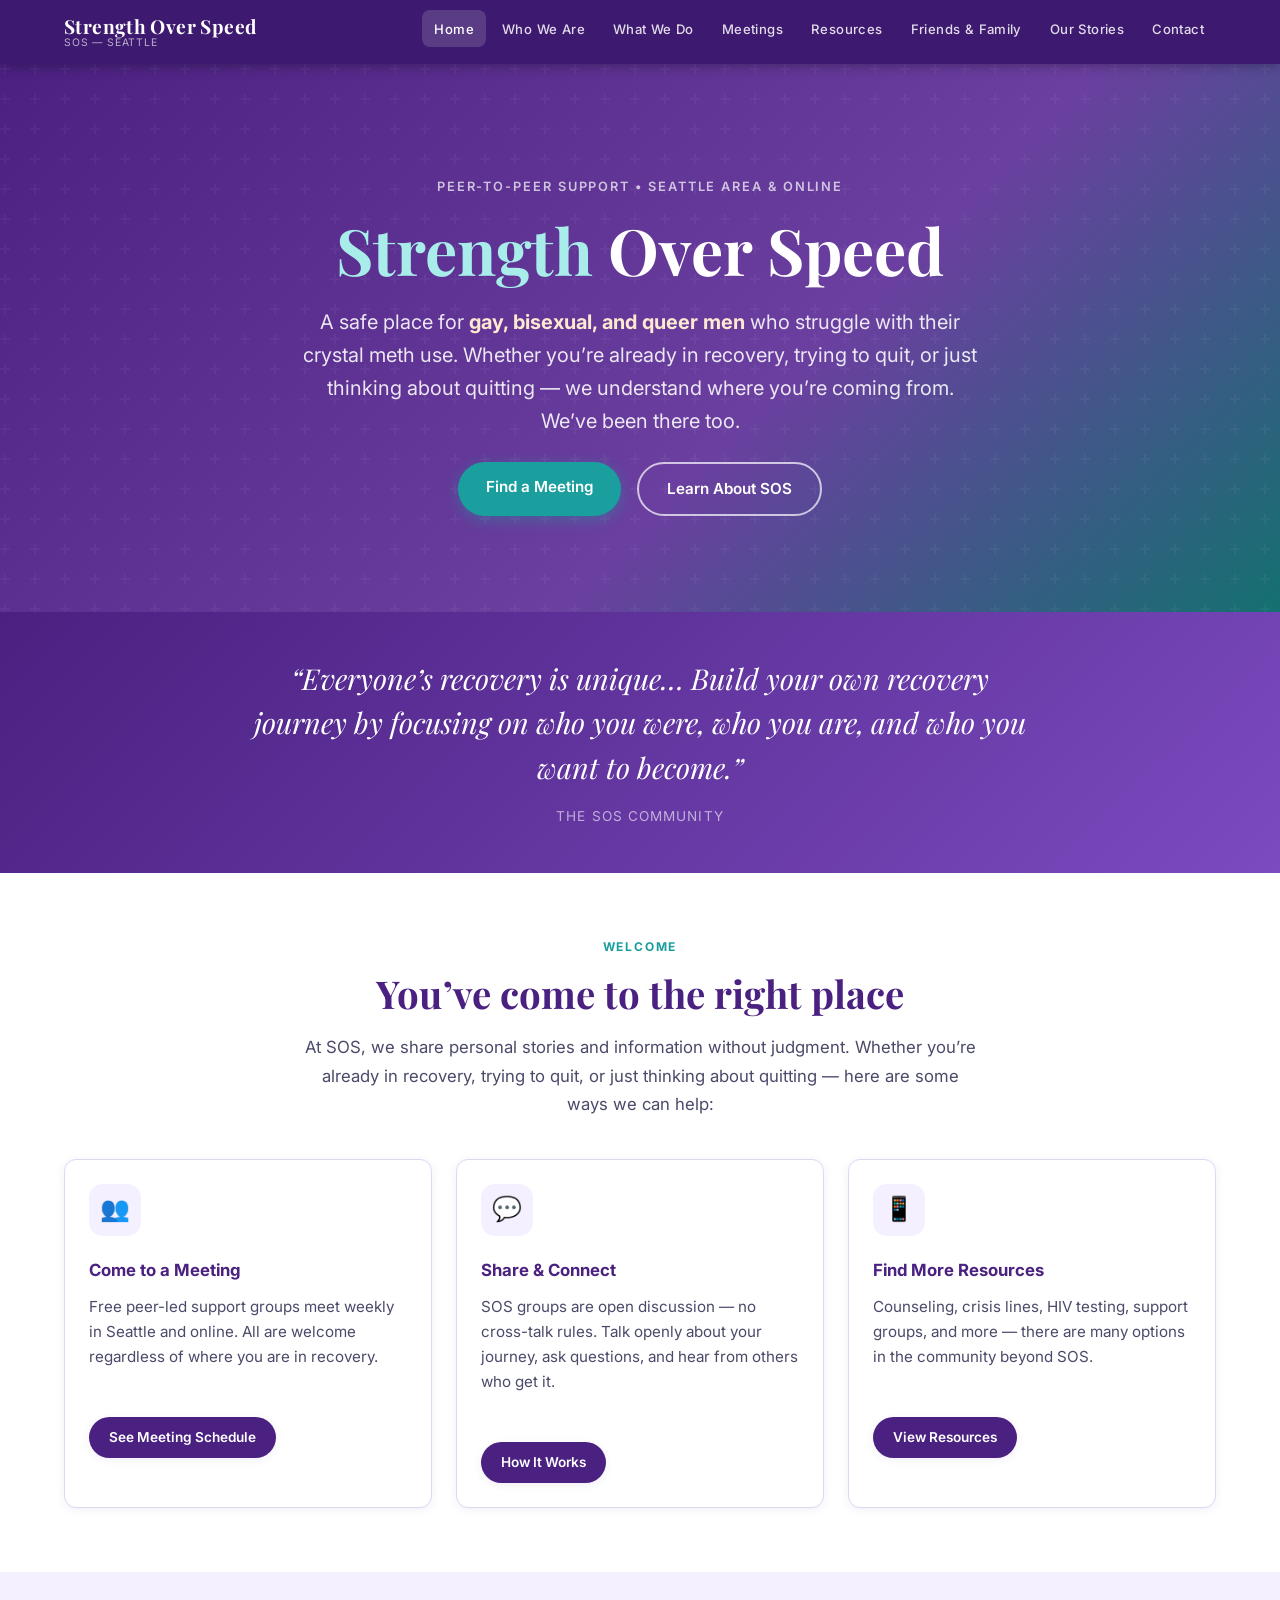
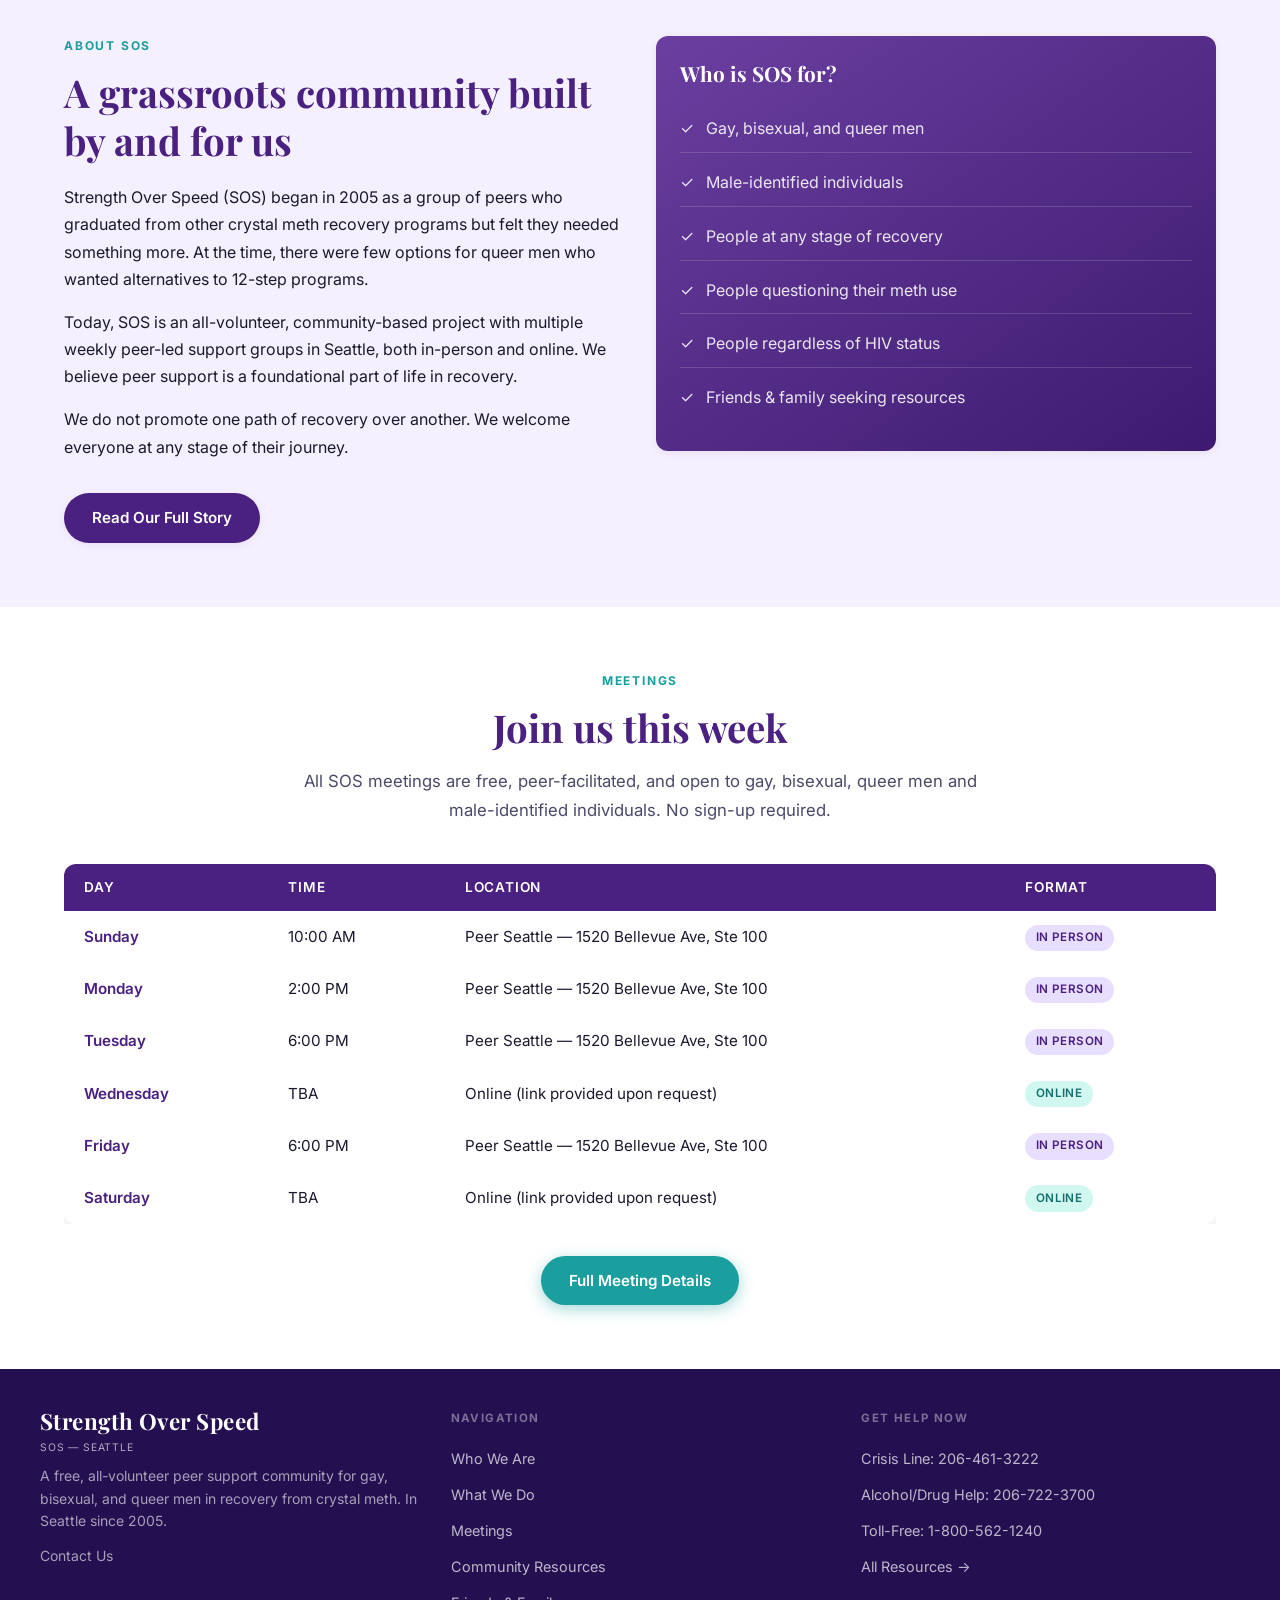
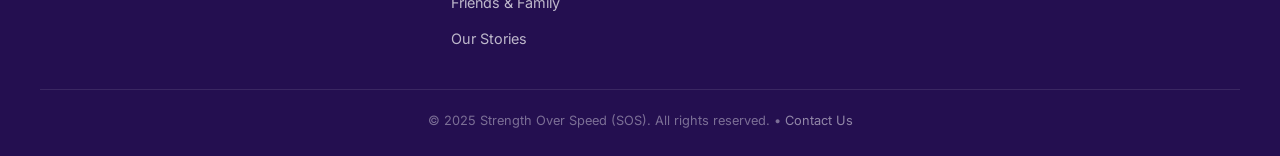
==== index.html @ fb6801b0 "Update meta description on index.html" ====
<!DOCTYPE html>
<html lang="en">
<head>
  <meta charset="UTF-8">
  <meta name="viewport" content="width=device-width, initial-scale=1.0">
  <title>Strength Over Speed - Seattle</title>
  <meta name="description" content="Strength Over Speed (SOS) is a community-based peer support group for gay, bisexual, and queer men in Seattle who wish to build on or maintain abstinence from crystal methamphetamine. In-person ( in Seattle) and online meetings held multiple times weekly .">
  <link rel="icon" type="image/svg+xml" href="https://strengthoverspeed.net/soslogo.svg">
  <link rel="stylesheet" href="style.css">
</head>
<body>

<!-- Navigation -->
<nav class="nav" role="navigation" aria-label="Main navigation">
  <div class="nav__inner">
    <a class="nav__logo" href="index.html">
      <span class="nav__logo-main">Strength Over Speed</span>
      <span class="nav__logo-sub">SOS &mdash; Seattle</span>
    </a>
    <button class="nav__toggle" aria-label="Toggle menu" onclick="this.classList.toggle('open'); document.getElementById('navlinks').classList.toggle('open')">
      <span></span><span></span><span></span>
    </button>
    <ul class="nav__links" id="navlinks">
      <li><a href="index.html" class="active">Home</a></li>
      <li><a href="about.html">Who We Are</a></li>
      <li><a href="what-we-do.html">What We Do</a></li>
      <li><a href="meetings.html">Meetings</a></li>
      <li><a href="resources.html">Resources</a></li>
      <li><a href="friends-family.html">Friends &amp; Family</a></li>
      <li><a href="our-stories.html">Our Stories</a></li>
      <li><a href="contact.html">Contact</a></li>
    </ul>
  </div>
</nav>

<!-- Hero -->
<section class="hero" role="banner">
  <p class="hero__eyebrow">Peer-to-Peer Support &bull; Seattle Area &amp; Online</p>
  <h1 class="hero__title">
    <em>Strength</em> Over Speed
  </h1>
  <p class="hero__tagline">
    A safe place for <strong>gay, bisexual, and queer men</strong> who struggle with their
    crystal meth use. Whether you&rsquo;re already in recovery, trying to quit, or just thinking
    about quitting &mdash; we understand where you&rsquo;re coming from.
    <br>We&rsquo;ve been there too.
  </p>
  <div class="hero__cta-group">
    <a href="meetings.html" class="btn btn--primary">Find a Meeting</a>
    <a href="about.html" class="btn btn--outline">Learn About SOS</a>
  </div>
</section>

<!-- Quote Banner -->
<div class="quote-block">
  <p class="quote-block__text">
    &ldquo;Everyone&rsquo;s recovery is unique&hellip;
    Build your own recovery journey by focusing on who you were, who you are,
    and who you want to become.&rdquo;
  </p>
  <p class="quote-block__attr">The SOS Community</p>
</div>

<!-- Welcome / How this site can help -->
<section class="section section--alt">
  <div class="container">
    <div class="section-header">
      <p class="section-header__eyebrow">Welcome</p>
      <h2 class="section-header__title">You&rsquo;ve come to the right place</h2>
      <p class="section-header__desc">
        At SOS, we share personal stories and information without judgment.
        Whether you&rsquo;re already in recovery, trying to quit, or just thinking
        about quitting &mdash; here are some ways we can help:
      </p>
    </div>

    <div class="grid-3">
      <div class="card">
        <div class="card__icon">&#128101;</div>
        <p class="card__title">Come to a Meeting</p>
        <p class="card__body">
          Free peer-led support groups meet weekly in Seattle and online.
          All are welcome regardless of where you are in recovery.
        </p>
        <a href="meetings.html" class="btn btn--purple mt-2" style="font-size:0.85rem; padding:0.55rem 1.25rem;">See Meeting Schedule</a>
      </div>

      <div class="card">
        <div class="card__icon">&#128172;</div>
        <p class="card__title">Share &amp; Connect</p>
        <p class="card__body">
          SOS groups are open discussion &mdash; no cross-talk rules. Talk openly
          about your journey, ask questions, and hear from others who get it.
        </p>
        <a href="what-we-do.html" class="btn btn--purple mt-2" style="font-size:0.85rem; padding:0.55rem 1.25rem;">How It Works</a>
      </div>

      <div class="card">
        <div class="card__icon">&#128241;</div>
        <p class="card__title">Find More Resources</p>
        <p class="card__body">
          Counseling, crisis lines, HIV testing, support groups, and more &mdash;
          there are many options in the community beyond SOS.
        </p>
        <a href="resources.html" class="btn btn--purple mt-2" style="font-size:0.85rem; padding:0.55rem 1.25rem;">View Resources</a>
      </div>
    </div>
  </div>
</section>

<!-- About / Mission Snapshot -->
<section class="section section--tinted">
  <div class="container">
    <div class="grid-2">
      <div>
        <p class="section-header__eyebrow" style="text-align:left;">About SOS</p>
        <h2 style="margin-bottom:1.25rem;">A grassroots community built by and for us</h2>
        <p>
          Strength Over Speed (SOS) began in 2005 as a group of peers who graduated
          from other crystal meth recovery programs but felt they needed something more.
          At the time, there were few options for queer men who wanted alternatives to
          12-step programs.
        </p>
        <p>
          Today, SOS is an all-volunteer, community-based project with multiple weekly
          peer-led support groups in Seattle, both in-person and online. We believe peer
          support is a foundational part of life in recovery.
        </p>
        <p>
          We do not promote one path of recovery over another. We welcome everyone at
          any stage of their journey.
        </p>
        <a href="about.html" class="btn btn--purple mt-1">Read Our Full Story</a>
      </div>
      <div>
        <div class="card" style="background: linear-gradient(145deg, #6B3FA0, #3D1A6F); color: white; border: none;">
          <h3 style="color: white; margin-bottom: 1.25rem; font-size: 1.3rem;">Who is SOS for?</h3>
          <ul style="list-style: none; padding: 0; margin: 0; color: rgba(255,255,255,0.88);">
            <li style="padding: 0.6rem 0; border-bottom: 1px solid rgba(255,255,255,0.15); display: flex; gap: 0.75rem;">
              <span>&#10003;</span> Gay, bisexual, and queer men
            </li>
            <li style="padding: 0.6rem 0; border-bottom: 1px solid rgba(255,255,255,0.15); display: flex; gap: 0.75rem;">
              <span>&#10003;</span> Male-identified individuals
            </li>
            <li style="padding: 0.6rem 0; border-bottom: 1px solid rgba(255,255,255,0.15); display: flex; gap: 0.75rem;">
              <span>&#10003;</span> People at any stage of recovery
            </li>
            <li style="padding: 0.6rem 0; border-bottom: 1px solid rgba(255,255,255,0.15); display: flex; gap: 0.75rem;">
              <span>&#10003;</span> People questioning their meth use
            </li>
            <li style="padding: 0.6rem 0; border-bottom: 1px solid rgba(255,255,255,0.15); display: flex; gap: 0.75rem;">
              <span>&#10003;</span> People regardless of HIV status
            </li>
            <li style="padding: 0.6rem 0; display: flex; gap: 0.75rem;">
              <span>&#10003;</span> Friends &amp; family seeking resources
            </li>
          </ul>
        </div>
      </div>
    </div>
  </div>
</section>

<!-- Meetings Snapshot -->
<section class="section section--alt">
  <div class="container">
    <div class="section-header">
      <p class="section-header__eyebrow">Meetings</p>
      <h2 class="section-header__title">Join us this week</h2>
      <p class="section-header__desc">
        All SOS meetings are free, peer-facilitated, and open to gay, bisexual,
        queer men and male-identified individuals. No sign-up required.
      </p>
    </div>

    <div style="overflow-x: auto;">
      <table class="meetings-table">
        <thead>
          <tr>
            <th>Day</th>
            <th>Time</th>
            <th>Location</th>
            <th>Format</th>
          </tr>
        </thead>
        <tbody>
          <tr>
            <td>Sunday</td>
            <td>10:00 AM</td>
            <td>Peer Seattle &mdash; 1520 Bellevue Ave, Ste 100</td>
            <td><span class="badge badge--inperson">In Person</span></td>
          </tr>
          <tr>
            <td>Monday</td>
            <td>2:00 PM</td>
            <td>Peer Seattle &mdash; 1520 Bellevue Ave, Ste 100</td>
            <td><span class="badge badge--inperson">In Person</span></td>
          </tr>
          <tr>
            <td>Tuesday</td>
            <td>6:00 PM</td>
            <td>Peer Seattle &mdash; 1520 Bellevue Ave, Ste 100</td>
            <td><span class="badge badge--inperson">In Person</span></td>
          </tr>
          <tr>
            <td>Wednesday</td>
            <td>TBA</td>
            <td>Online (link provided upon request)</td>
            <td><span class="badge badge--online">Online</span></td>
          </tr>
          <tr>
            <td>Friday</td>
            <td>6:00 PM</td>
            <td>Peer Seattle &mdash; 1520 Bellevue Ave, Ste 100</td>
            <td><span class="badge badge--inperson">In Person</span></td>
          </tr>
          <tr>
            <td>Saturday</td>
            <td>TBA</td>
            <td>Online (link provided upon request)</td>
            <td><span class="badge badge--online">Online</span></td>
          </tr>
        </tbody>
      </table>
    </div>
    <p class="text-center mt-2">
      <a href="meetings.html" class="btn btn--primary">Full Meeting Details</a>
    </p>
  </div>
</section>

<!-- Footer -->
<footer class="footer" role="contentinfo">
  <div class="footer__inner">
    <div class="footer__brand">
      <a class="nav__logo" href="index.html" style="margin-bottom: 0.75rem;">
        <span class="nav__logo-main">Strength Over Speed</span>
        <span class="nav__logo-sub">SOS &mdash; Seattle</span>
      </a>
      <p>
        A free, all-volunteer peer support community for gay, bisexual, and queer men
        in recovery from crystal meth. In Seattle since 2005.
      </p>
      <p style="margin-top: 0.75rem;">
        <a href="contact.html" style="color: rgba(255,255,255,0.6);">
          Contact Us
        </a>
      </p>
    </div>
    <div>
      <p class="footer__heading">Navigation</p>
      <ul class="footer__links">
        <li><a href="about.html">Who We Are</a></li>
        <li><a href="what-we-do.html">What We Do</a></li>
        <li><a href="meetings.html">Meetings</a></li>
        <li><a href="resources.html">Community Resources</a></li>
        <li><a href="friends-family.html">Friends &amp; Family</a></li>
        <li><a href="our-stories.html">Our Stories</a></li>
      </ul>
    </div>
    <div>
      <p class="footer__heading">Get Help Now</p>
      <ul class="footer__links">
        <li><a href="tel:206-461-3222">Crisis Line: 206-461-3222</a></li>
        <li><a href="tel:206-722-3700">Alcohol/Drug Help: 206-722-3700</a></li>
        <li><a href="tel:1-800-562-1240">Toll-Free: 1-800-562-1240</a></li>
        <li><a href="resources.html">All Resources &rarr;</a></li>
      </ul>
    </div>
  </div>
  <div class="footer__bottom">
    <p>&copy; 2025 Strength Over Speed (SOS). All rights reserved. &bull;
      <a href="contact.html">Contact Us</a>
    </p>
  </div>
</footer>

</body>
</html>
---- style.css ----
/* ============================================================
   Strength Over Speed (SOS) — Modern Website Stylesheet
   ============================================================ */

/* --- Google Fonts --- */
@import url('https://fonts.googleapis.com/css2?family=Inter:wght@300;400;500;600;700&family=Playfair+Display:wght@600;700&display=swap');

/* --- CSS Variables --- */
:root {
  --purple-deep:   #4A2080;
  --purple-mid:    #7B4BBF;
  --purple-light:  #E8DEFF;
  --purple-pale:   #F5F0FF;
  --teal:          #1A9E9E;
  --teal-dark:     #147070;
  --pink:          #D4358E;
  --text-dark:     #1A1A2E;
  --text-mid:      #4A4A6A;
  --text-light:    #767698;
  --bg:            #FAFAF8;
  --white:         #FFFFFF;
  --border:        #E0D8F0;
  --nav-bg:        #3D1A6F;
  --footer-bg:     #240F50;
  --shadow-sm:     0 2px 8px rgba(74, 32, 128, 0.08);
  --shadow-md:     0 4px 20px rgba(74, 32, 128, 0.12);
  --shadow-lg:     0 8px 40px rgba(74, 32, 128, 0.18);
  --radius:        12px;
  --radius-sm:     8px;
  --transition:    all 0.25s ease;
}

/* --- Reset & Base --- */
*, *::before, *::after { box-sizing: border-box; margin: 0; padding: 0; }

html { scroll-behavior: smooth; font-size: 16px; }

body {
  font-family: 'Inter', system-ui, sans-serif;
  background: var(--bg);
  color: var(--text-dark);
  line-height: 1.7;
  -webkit-font-smoothing: antialiased;
}

img { max-width: 100%; display: block; }

a { color: var(--purple-mid); text-decoration: none; transition: var(--transition); }
a:hover { color: var(--teal); }

/* --- Typography --- */
h1, h2, h3, h4 {
  font-family: 'Playfair Display', Georgia, serif;
  line-height: 1.25;
  color: var(--purple-deep);
}
h1 { font-size: clamp(2rem, 5vw, 3.2rem); }
h2 { font-size: clamp(1.6rem, 3.5vw, 2.4rem); }
h3 { font-size: clamp(1.2rem, 2.5vw, 1.6rem); }
h4 { font-size: 1.1rem; }

p { margin-bottom: 1rem; }
p:last-child { margin-bottom: 0; }

ul, ol { padding-left: 1.5rem; margin-bottom: 1rem; }
li { margin-bottom: 0.4rem; }

/* --- Layout --- */
.container {
  width: 100%;
  max-width: 1200px;
  margin: 0 auto;
  padding: 0 1.5rem;
}

.section {
  padding: 4rem 0;
}
.section--alt {
  background: var(--white);
}
.section--tinted {
  background: var(--purple-pale);
}

/* --- Navigation --- */
.nav {
  background: var(--nav-bg);
  position: sticky;
  top: 0;
  z-index: 1000;
  box-shadow: 0 2px 12px rgba(0,0,0,0.3);
}

.nav__inner {
  display: flex;
  align-items: center;
  justify-content: space-between;
  padding: 0 1.5rem;
  height: 64px;
  max-width: 1200px;
  margin: 0 auto;
}

.nav__logo {
  display: flex;
  flex-direction: column;
  line-height: 1.1;
  text-decoration: none;
}
.nav__logo-main {
  font-family: 'Playfair Display', serif;
  font-size: 1.2rem;
  font-weight: 700;
  color: #FFFFFF;
  letter-spacing: 0.02em;
}
.nav__logo-sub {
  font-size: 0.65rem;
  font-weight: 400;
  color: rgba(255,255,255,0.65);
  letter-spacing: 0.08em;
  text-transform: uppercase;
}

.nav__links {
  display: flex;
  list-style: none;
  padding: 0;
  margin: 0;
  gap: 0.25rem;
}

.nav__links a {
  display: block;
  padding: 0.45rem 0.75rem;
  color: rgba(255,255,255,0.85);
  font-size: 0.82rem;
  font-weight: 500;
  letter-spacing: 0.03em;
  border-radius: var(--radius-sm);
  text-decoration: none;
  transition: var(--transition);
  white-space: nowrap;
}
.nav__links a:hover,
.nav__links a.active {
  background: rgba(255,255,255,0.15);
  color: #FFFFFF;
}

/* Hamburger */
.nav__toggle {
  display: none;
  flex-direction: column;
  gap: 5px;
  cursor: pointer;
  padding: 6px;
  background: none;
  border: none;
}
.nav__toggle span {
  display: block;
  width: 24px;
  height: 2px;
  background: #FFFFFF;
  border-radius: 2px;
  transition: var(--transition);
}

/* --- Hero --- */
.hero {
  background: linear-gradient(135deg, var(--purple-deep) 0%, #6B3FA0 60%, var(--teal-dark) 100%);
  color: white;
  padding: 7rem 1.5rem 6rem;
  text-align: center;
  position: relative;
  overflow: hidden;
}
.hero::before {
  content: '';
  position: absolute;
  inset: 0;
  background: url("data:image/svg+xml,%3Csvg width='60' height='60' viewBox='0 0 60 60' xmlns='http://www.w3.org/2000/svg'%3E%3Cg fill='none' fill-rule='evenodd'%3E%3Cg fill='%23ffffff' fill-opacity='0.04'%3E%3Cpath d='M36 34v-4h-2v4h-4v2h4v4h2v-4h4v-2h-4zm0-30V0h-2v4h-4v2h4v4h2V6h4V4h-4zM6 34v-4H4v4H0v2h4v4h2v-4h4v-2H6zM6 4V0H4v4H0v2h4v4h2V6h4V4H6z'/%3E%3C/g%3E%3C/g%3E%3C/svg%3E");
}

.hero__eyebrow {
  font-size: 0.8rem;
  font-weight: 600;
  letter-spacing: 0.15em;
  text-transform: uppercase;
  color: rgba(255,255,255,0.7);
  margin-bottom: 0.75rem;
}
.hero__title {
  font-family: 'Playfair Display', serif;
  font-size: clamp(2.2rem, 6vw, 4rem);
  font-weight: 700;
  color: #FFFFFF;
  margin-bottom: 1rem;
  position: relative;
}
.hero__title em {
  font-style: normal;
  color: #A8EDEA;
}
.hero__tagline {
  font-size: clamp(1rem, 2.5vw, 1.25rem);
  color: rgba(255,255,255,0.88);
  max-width: 680px;
  margin: 0 auto 1.5rem;
  line-height: 1.65;
  position: relative;
}
.hero__tagline strong {
  color: #FDE8D0;
}
.hero__cta-group {
  display: flex;
  gap: 1rem;
  justify-content: center;
  flex-wrap: wrap;
  position: relative;
}

/* --- Buttons --- */
.btn {
  display: inline-block;
  padding: 0.75rem 1.75rem;
  border-radius: 50px;
  font-weight: 600;
  font-size: 0.95rem;
  text-decoration: none;
  cursor: pointer;
  transition: var(--transition);
  white-space: nowrap;
}
.btn--primary {
  background: var(--teal);
  color: #FFFFFF;
  box-shadow: 0 4px 15px rgba(26,158,158,0.4);
}
.btn--primary:hover {
  background: var(--teal-dark);
  transform: translateY(-2px);
  box-shadow: 0 6px 20px rgba(26,158,158,0.5);
  color: #FFFFFF;
}
.btn--outline {
  background: transparent;
  border: 2px solid rgba(255,255,255,0.7);
  color: #FFFFFF;
}
.btn--outline:hover {
  background: rgba(255,255,255,0.15);
  border-color: #FFFFFF;
  color: #FFFFFF;
  transform: translateY(-2px);
}
.btn--purple {
  background: var(--purple-deep);
  color: #FFFFFF;
  box-shadow: var(--shadow-sm);
}
.btn--purple:hover {
  background: var(--purple-mid);
  transform: translateY(-2px);
  color: #FFFFFF;
}

/* --- Cards --- */
.card {
  background: var(--white);
  border-radius: var(--radius);
  padding: 1.5rem;
  box-shadow: var(--shadow-sm);
  border: 1px solid var(--border);
  transition: var(--transition);
  overflow-wrap: break-word;
  min-width: 0;
}
.card:hover {
  box-shadow: var(--shadow-md);
  transform: translateY(-3px);
}
.card__icon {
  width: 52px;
  height: 52px;
  background: var(--purple-pale);
  border-radius: 14px;
  display: flex;
  align-items: center;
  justify-content: center;
  font-size: 1.5rem;
  margin-bottom: 1.25rem;
}
.card__title {
  font-family: 'Inter', sans-serif;
  font-weight: 700;
  font-size: 1.05rem;
  color: var(--purple-deep);
  margin-bottom: 0.6rem;
}
.card__body {
  color: var(--text-mid);
  font-size: 0.95rem;
  line-height: 1.65;
}

/* --- Grid Layouts --- */
.grid-3 {
  display: grid;
  grid-template-columns: repeat(auto-fit, minmax(280px, 1fr));
  gap: 1.5rem;
}
.grid-2 {
  display: grid;
  grid-template-columns: repeat(auto-fit, minmax(320px, 1fr));
  gap: 2rem;
  align-items: start;
}
.grid-4 {
  display: grid;
  grid-template-columns: repeat(4, minmax(0, 1fr));
  gap: 1.25rem;
  align-items: start;
}

/* --- Section Headers --- */
.section-header {
  text-align: center;
  max-width: 680px;
  margin: 0 auto 2.5rem;
}
.section-header__eyebrow {
  font-size: 0.75rem;
  font-weight: 700;
  letter-spacing: 0.15em;
  text-transform: uppercase;
  color: var(--teal);
  margin-bottom: 0.75rem;
}
.section-header__title {
  margin-bottom: 1rem;
}
.section-header__desc {
  color: var(--text-mid);
  font-size: 1.05rem;
}

/* --- Page Hero (inner pages) --- */
.page-hero {
  background: linear-gradient(135deg, var(--purple-deep) 0%, #7B4BBF 100%);
  padding: 3rem 1.5rem 2.5rem;
  text-align: center;
  color: white;
}
.page-hero__title {
  color: #FFFFFF;
  margin-bottom: 0.75rem;
}
.page-hero__desc {
  color: rgba(255,255,255,0.82);
  font-size: 1.05rem;
  max-width: 560px;
  margin: 0 auto;
}

/* --- Quote Block --- */
.quote-block {
  background: linear-gradient(135deg, var(--purple-deep), var(--purple-mid));
  color: white;
  padding: 2.75rem 2rem;
  text-align: center;
  position: relative;
}
.quote-block__text {
  font-family: 'Playfair Display', serif;
  font-size: clamp(1.3rem, 3vw, 1.8rem);
  font-style: italic;
  line-height: 1.55;
  max-width: 780px;
  margin: 0 auto 1rem;
  color: #FFFFFF;
}
.quote-block__attr {
  font-size: 0.85rem;
  color: rgba(255,255,255,0.6);
  letter-spacing: 0.08em;
  text-transform: uppercase;
}

/* --- Meetings Table --- */
.meetings-table {
  width: 100%;
  border-collapse: separate;
  border-spacing: 0;
  border-radius: var(--radius);
  overflow: hidden;
  box-shadow: var(--shadow-md);
}
.meetings-table thead {
  background: var(--purple-deep);
  color: white;
}
.meetings-table thead th {
  padding: 0.75rem 1.25rem;
  text-align: left;
  font-family: 'Inter', sans-serif;
  font-weight: 600;
  font-size: 0.85rem;
  letter-spacing: 0.06em;
  text-transform: uppercase;
}
.meetings-table tbody tr {
  background: var(--white);
  border-bottom: 1px solid var(--border);
  transition: var(--transition);
}
.meetings-table tbody tr:last-child { border-bottom: none; }
.meetings-table tbody tr:hover { background: var(--purple-pale); }
.meetings-table td {
  padding: 0.75rem 1.25rem;
  font-size: 0.95rem;
  color: var(--text-dark);
  vertical-align: middle;
}
.meetings-table td:first-child {
  font-weight: 600;
  color: var(--purple-deep);
}
.meetings-table--compact thead th {
  padding: 0.6rem 1.25rem;
}
.meetings-table--compact td {
  padding: 0.6rem 1.25rem;
}
.loc-map {
  display: none;
  color: var(--teal);
  font-weight: 600;
  text-decoration: none;
}
.loc-map:hover { text-decoration: underline; }
.badge {
  display: inline-block;
  padding: 0.2rem 0.65rem;
  border-radius: 20px;
  font-size: 0.73rem;
  font-weight: 600;
  letter-spacing: 0.04em;
  text-transform: uppercase;
}
.badge--online {
  background: #D0F7F0;
  color: var(--teal-dark);
}
.badge--inperson {
  background: var(--purple-light);
  color: var(--purple-deep);
}

/* --- Resource Cards --- */
.resource-section__title {
  font-family: 'Inter', sans-serif;
  font-size: 0.7rem;
  font-weight: 700;
  letter-spacing: 0.12em;
  text-transform: uppercase;
  color: var(--teal-dark);
  border-bottom: 2px solid var(--teal);
  padding-bottom: 0.5rem;
  margin-bottom: 1.25rem;
}
.resource-list {
  list-style: none;
  padding: 0;
  margin: 0;
}
.resource-list li {
  padding: 0.85rem 0;
  border-bottom: 1px solid var(--border);
  display: flex;
  flex-direction: column;
  gap: 0.2rem;
}
.resource-list li:last-child { border-bottom: none; }
.resource-list .resource-name {
  font-weight: 600;
  color: var(--text-dark);
  font-size: 0.95rem;
}
.resource-list .resource-phone {
  font-size: 0.85rem;
  color: var(--teal-dark);
}
.resource-list .resource-desc {
  font-size: 0.82rem;
  color: var(--text-mid);
}
.resource-list .resource-email {
  font-size: 0.85rem;
  color: var(--text-mid);
}
.resource-list .resource-contact-note {
  font-size: 0.82rem;
  color: var(--text-light);
  font-style: italic;
}
.resource-list a {
  font-size: 0.82rem;
  color: var(--purple-mid);
}

/* --- Callout Box --- */
.callout {
  background: var(--purple-pale);
  border-left: 4px solid var(--purple-mid);
  border-radius: 0 var(--radius-sm) var(--radius-sm) 0;
  padding: 1.25rem 1.5rem;
  margin: 1.5rem 0;
}
.callout--teal {
  background: #E8F8F5;
  border-left-color: var(--teal);
}
.callout p { color: var(--text-mid); font-size: 0.95rem; }
.callout strong { color: var(--text-dark); }

/* --- Footer --- */
.footer {
  background: var(--footer-bg);
  color: rgba(255,255,255,0.75);
  padding: 2.5rem 1.5rem 1.5rem;
}
.footer__inner {
  max-width: 1200px;
  margin: 0 auto;
  display: grid;
  grid-template-columns: repeat(auto-fit, minmax(220px, 1fr));
  gap: 2rem;
}
.footer__brand .nav__logo-main {
  font-size: 1.4rem;
  margin-bottom: 0.5rem;
}
.footer__brand p {
  font-size: 0.875rem;
  line-height: 1.6;
  color: rgba(255,255,255,0.6);
  margin-bottom: 0;
}
.footer__heading {
  font-family: 'Inter', sans-serif;
  font-size: 0.72rem;
  font-weight: 700;
  letter-spacing: 0.12em;
  text-transform: uppercase;
  color: rgba(255,255,255,0.4);
  margin-bottom: 1rem;
}
.footer__links {
  list-style: none;
  padding: 0;
  margin: 0;
}
.footer__links li { margin-bottom: 0.55rem; }
.footer__links a {
  color: rgba(255,255,255,0.7);
  font-size: 0.9rem;
  text-decoration: none;
  transition: var(--transition);
}
.footer__links a:hover { color: #FFFFFF; }

.footer__bottom {
  max-width: 1200px;
  margin: 1.75rem auto 0;
  padding-top: 1.25rem;
  border-top: 1px solid rgba(255,255,255,0.1);
  text-align: center;
  font-size: 0.8rem;
  color: rgba(255,255,255,0.4);
}
.footer__bottom a { color: rgba(255,255,255,0.5); }
.footer__bottom a:hover { color: #FFFFFF; }

/* --- Contact Form --- */
.form-group {
  margin-bottom: 1.25rem;
}
.form-group label {
  display: block;
  font-weight: 600;
  font-size: 0.9rem;
  color: var(--text-dark);
  margin-bottom: 0.4rem;
}
.form-group input,
.form-group textarea {
  width: 100%;
  padding: 0.75rem 1rem;
  border: 1.5px solid var(--border);
  border-radius: var(--radius-sm);
  font-family: 'Inter', sans-serif;
  font-size: 0.95rem;
  color: var(--text-dark);
  background: var(--white);
  transition: var(--transition);
}
.form-group input:focus,
.form-group textarea:focus {
  outline: none;
  border-color: var(--purple-mid);
  box-shadow: 0 0 0 3px rgba(123, 75, 191, 0.12);
}
.form-group textarea {
  min-height: 150px;
  resize: vertical;
}

/* --- Utility --- */
.text-center { text-align: center; }
.mt-1 { margin-top: 1rem; }
.mt-2 { margin-top: 2rem; }
.mt-3 { margin-top: 3rem; }
.mb-2 { margin-bottom: 2rem; }

.pill {
  display: inline-block;
  background: var(--purple-pale);
  color: var(--purple-mid);
  border: 1px solid var(--purple-light);
  border-radius: 50px;
  padding: 0.25rem 0.9rem;
  font-size: 0.78rem;
  font-weight: 600;
  letter-spacing: 0.05em;
}

.divider {
  height: 1px;
  background: var(--border);
  margin: 2rem 0;
}

/* --- Responsive --- */
@media (max-width: 768px) {
  .grid-4 { grid-template-columns: repeat(2, 1fr); }
  .nav__links {
    display: none;
    position: absolute;
    top: 64px;
    left: 0;
    right: 0;
    background: var(--nav-bg);
    flex-direction: column;
    padding: 1rem;
    box-shadow: 0 8px 20px rgba(0,0,0,0.3);
    gap: 0.15rem;
  }
  .nav__links.open { display: flex; }
  .nav__links a { padding: 0.65rem 1rem; font-size: 0.9rem; }
  .nav__toggle { display: flex; }
  .section { padding: 2.5rem 0; }
  .hero { padding: 3.5rem 1.5rem 2.75rem; }
  .meetings-table { font-size: 0.88rem; }
  .meetings-table thead th,
  .meetings-table td { padding: 0.75rem 1rem; }
  .loc-full { display: none; }
  .loc-map { display: inline; }
}

@media (max-width: 480px) {
  .grid-4 { grid-template-columns: 1fr; }
  .hero__cta-group { flex-direction: column; align-items: center; }
  .btn { width: 100%; max-width: 280px; text-align: center; }
}
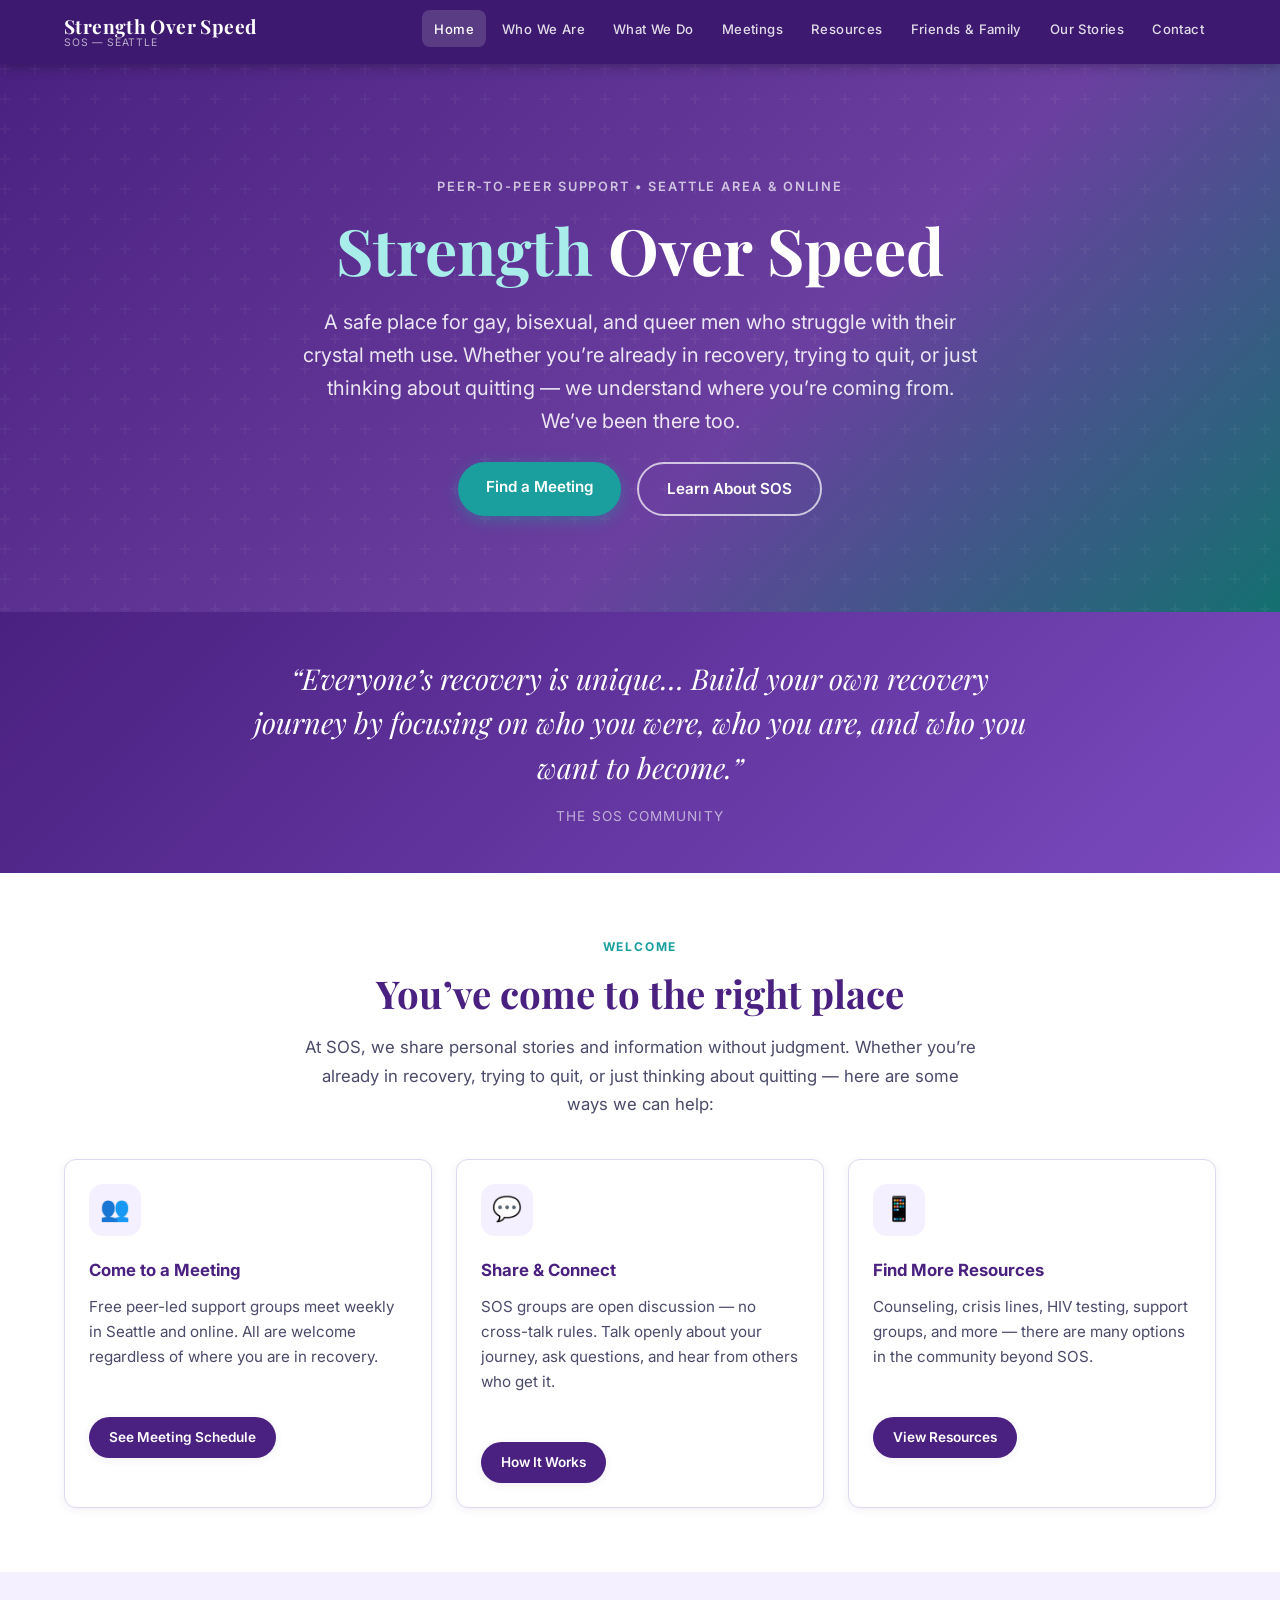
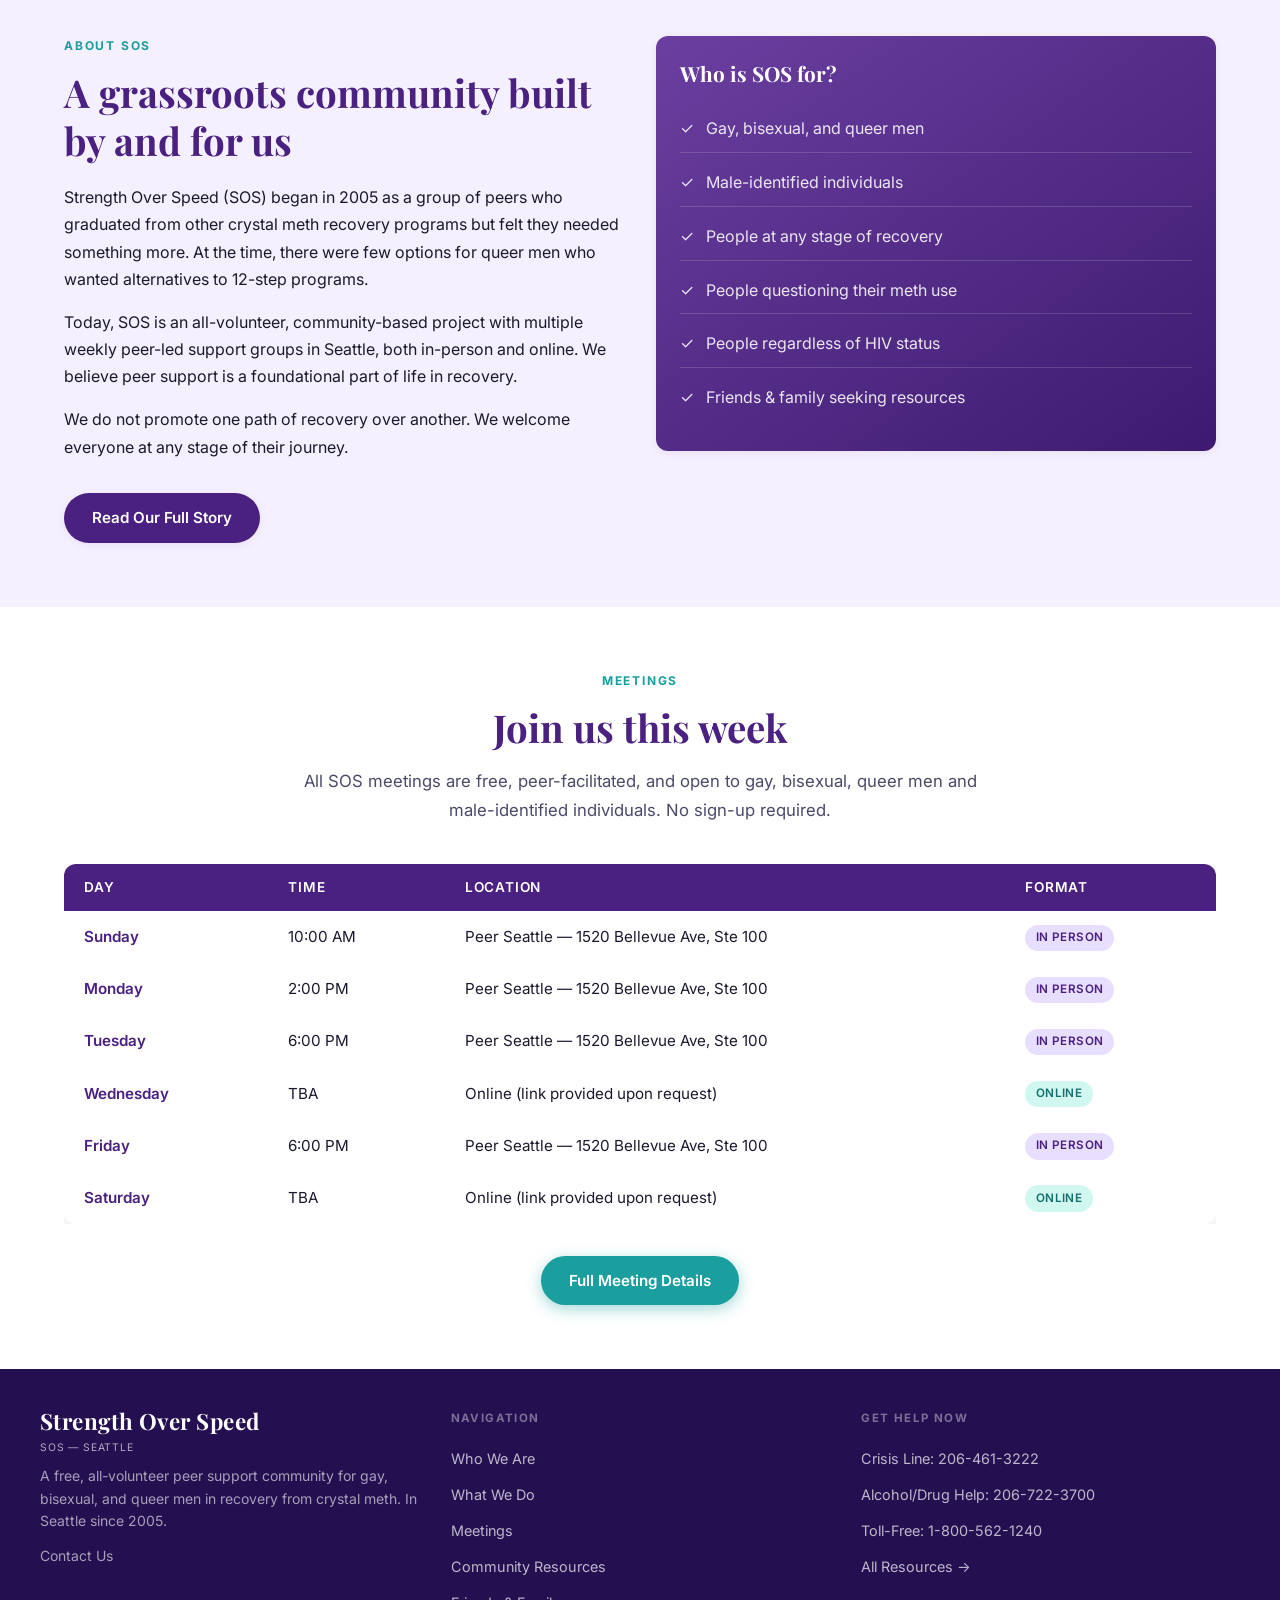
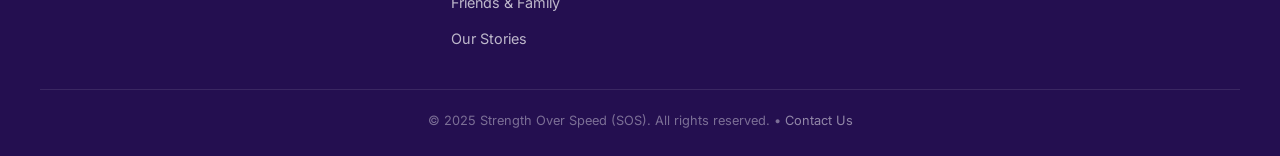
==== commit 73587c56: "Remove bold formatting from 'gay, bisexual, and queer men' on home page" ====
--- a/index.html
+++ b/index.html
@@ -4,9 +4,19 @@
   <meta charset="UTF-8">
   <meta name="viewport" content="width=device-width, initial-scale=1.0">
   <title>Strength Over Speed - Seattle</title>
-  <meta name="description" content="Strength Over Speed (SOS) is a community-based peer support group for gay, bisexual, and queer men in Seattle who wish to build on or maintain abstinence from crystal methamphetamine. In-person ( in Seattle) and online meetings held multiple times weekly .">
+  <meta name="description" content="SOS is a community-based peer support group for people trying to reduce or stop using crystal meth.">
+  <meta property="og:type" content="website">
+  <meta property="og:url" content="https://strengthoverspeed.net/">
+  <meta property="og:title" content="Strength Over Speed - A Community-Based Support Group">
+  <meta property="og:description" content="SOS is a community-based peer support group for people trying to reduce or stop using crystal meth.">
+  <meta property="og:image" content="https://strengthoverspeed.net/og-image-default.png">
+  <meta property="og:image:width" content="1200">
+  <meta property="og:image:height" content="630">
+  <meta name="twitter:card" content="summary_large_image">
+  <meta name="twitter:image" content="https://strengthoverspeed.net/og-image-default.png">
   <link rel="icon" type="image/svg+xml" href="https://strengthoverspeed.net/soslogo.svg">
   <link rel="stylesheet" href="style.css">
+  <link rel="canonical" href="https://strengthoverspeed.net/">
 </head>
 <body>
 
@@ -40,7 +50,7 @@
     <em>Strength</em> Over Speed
   </h1>
   <p class="hero__tagline">
-    A safe place for <strong>gay, bisexual, and queer men</strong> who struggle with their
+    A safe place for gay, bisexual, and queer men who struggle with their
     crystal meth use. Whether you&rsquo;re already in recovery, trying to quit, or just thinking
     about quitting &mdash; we understand where you&rsquo;re coming from.
     <br>We&rsquo;ve been there too.
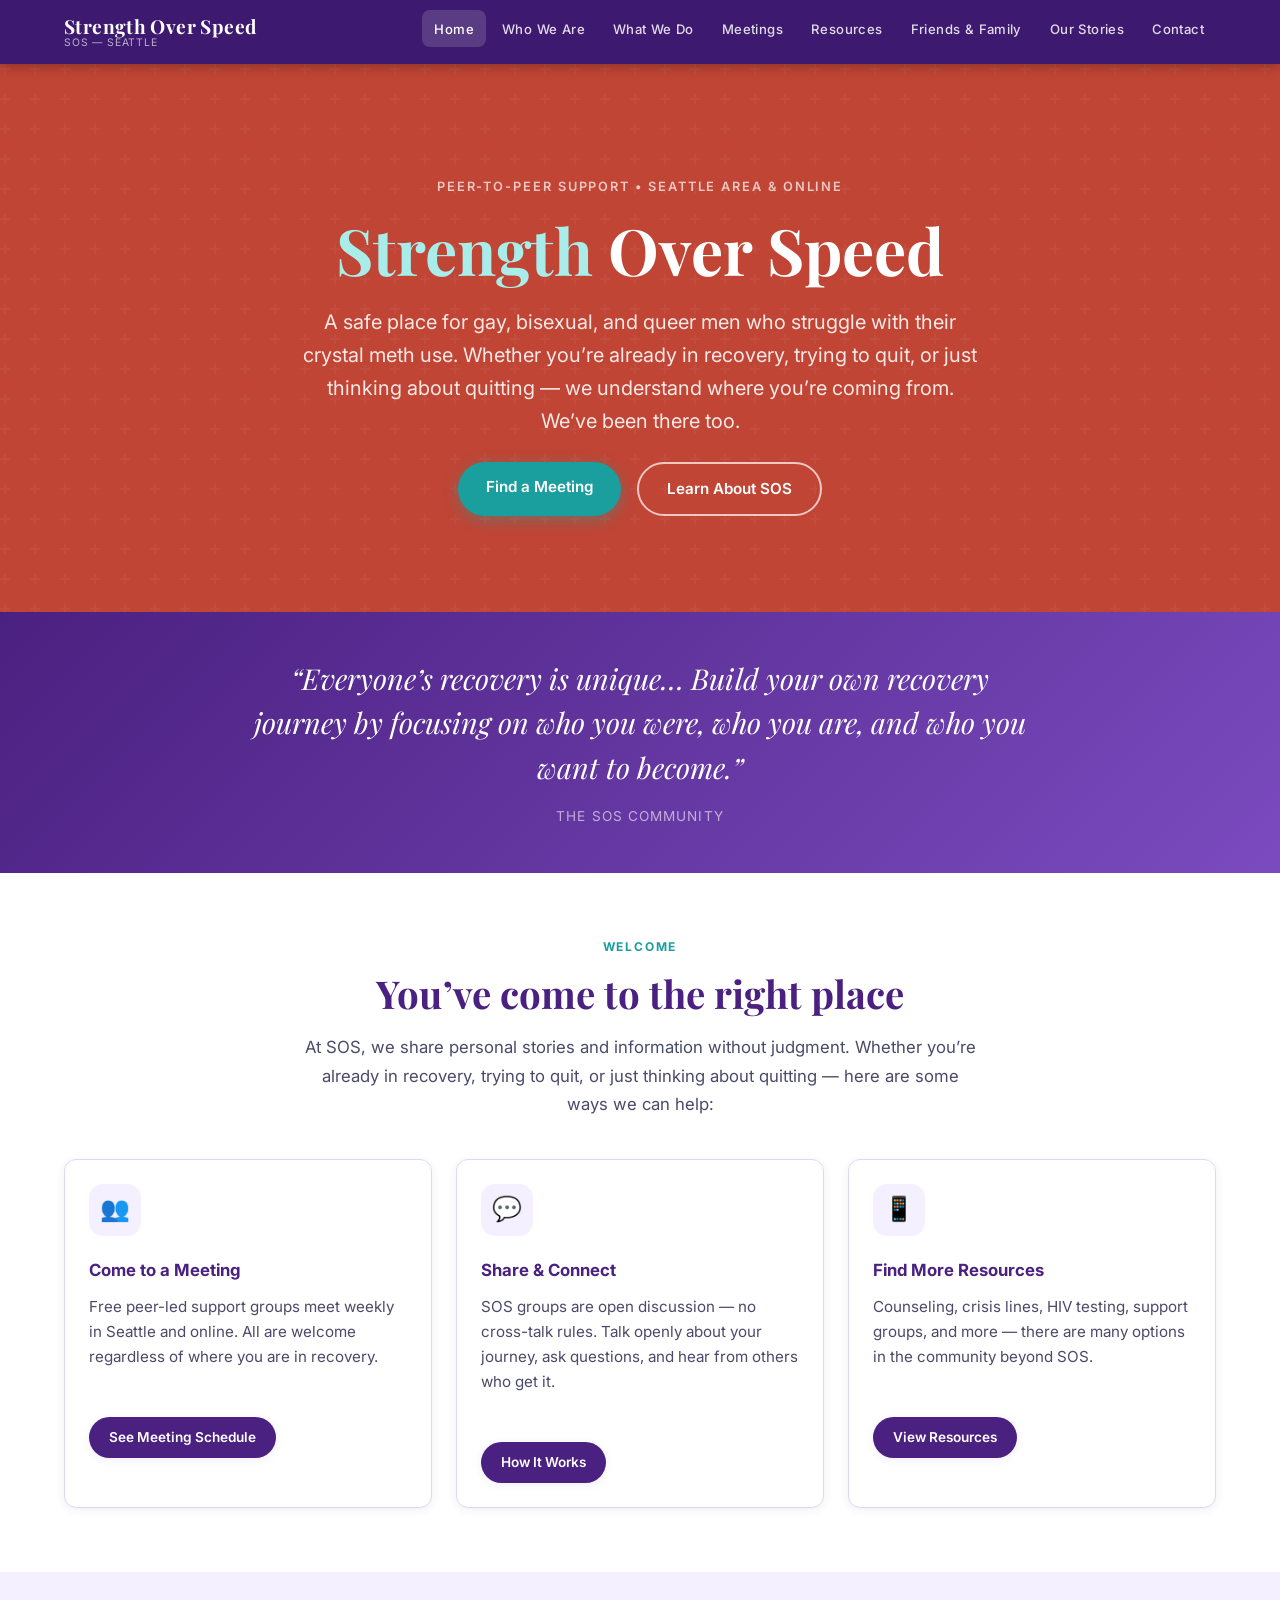
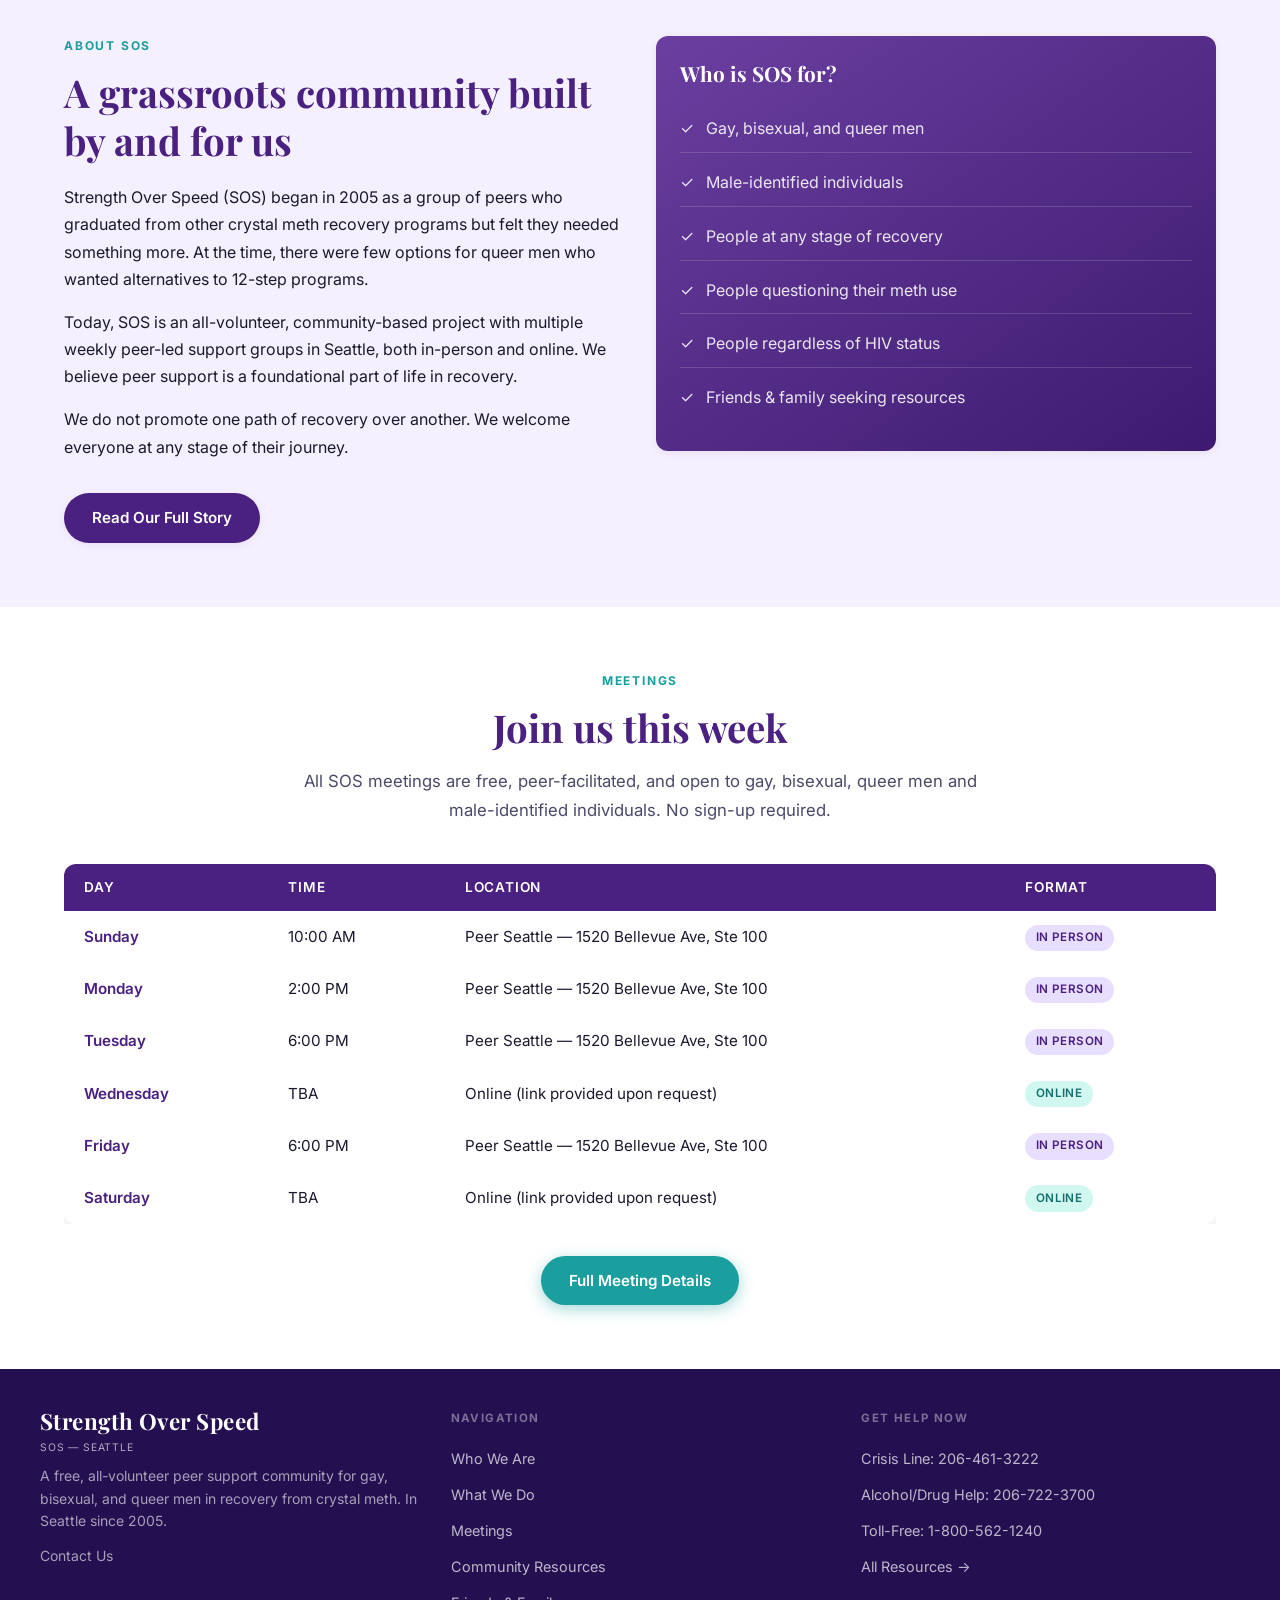
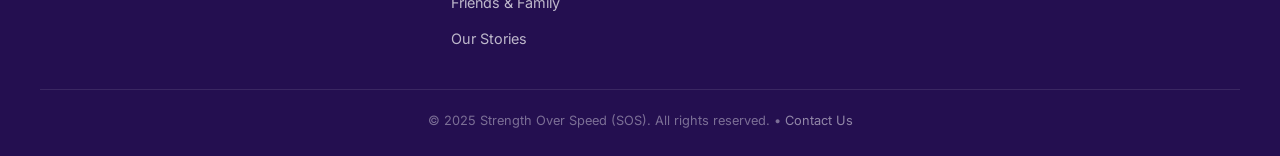
==== commit a6a643e5: "Improve screen reader accessibility across all pages - Add skip-to-main-content link on every page -" ====
--- a/index.html
+++ b/index.html
@@ -20,6 +20,8 @@
 </head>
 <body>
 
+<a href="#main-content" class="skip-link">Skip to main content</a>
+
 <!-- Navigation -->
 <nav class="nav" role="navigation" aria-label="Main navigation">
   <div class="nav__inner">
@@ -27,11 +29,11 @@
       <span class="nav__logo-main">Strength Over Speed</span>
       <span class="nav__logo-sub">SOS &mdash; Seattle</span>
     </a>
-    <button class="nav__toggle" aria-label="Toggle menu" onclick="this.classList.toggle('open'); document.getElementById('navlinks').classList.toggle('open')">
+    <button class="nav__toggle" aria-label="Toggle menu" aria-expanded="false" aria-controls="navlinks" onclick="var e=this.getAttribute('aria-expanded')==='true';this.setAttribute('aria-expanded',String(!e));this.classList.toggle('open');document.getElementById('navlinks').classList.toggle('open')">
       <span></span><span></span><span></span>
     </button>
     <ul class="nav__links" id="navlinks">
-      <li><a href="index.html" class="active">Home</a></li>
+      <li><a href="index.html" class="active" aria-current="page">Home</a></li>
       <li><a href="about.html">Who We Are</a></li>
       <li><a href="what-we-do.html">What We Do</a></li>
       <li><a href="meetings.html">Meetings</a></li>
@@ -42,6 +44,8 @@
     </ul>
   </div>
 </nav>
+
+<main id="main-content">
 
 <!-- Hero -->
 <section class="hero" role="banner">
@@ -185,12 +189,13 @@
 
     <div style="overflow-x: auto;">
       <table class="meetings-table">
+        <caption class="visually-hidden">Weekly SOS meeting schedule</caption>
         <thead>
           <tr>
-            <th>Day</th>
-            <th>Time</th>
-            <th>Location</th>
-            <th>Format</th>
+            <th scope="col">Day</th>
+            <th scope="col">Time</th>
+            <th scope="col">Location</th>
+            <th scope="col">Format</th>
           </tr>
         </thead>
         <tbody>
@@ -238,6 +243,8 @@
     </p>
   </div>
 </section>
+
+</main>
 
 <!-- Footer -->
 <footer class="footer" role="contentinfo">
--- a/style.css
+++ b/style.css
@@ -13,6 +13,7 @@
   --purple-pale:   #F5F0FF;
   --teal:          #1A9E9E;
   --teal-dark:     #147070;
+  --terracotta:    #C04535;
   --pink:          #D4358E;
   --text-dark:     #1A1A2E;
   --text-mid:      #4A4A6A;
@@ -30,6 +31,27 @@
   --transition:    all 0.25s ease;
 }
 
+/* --- Skip Link --- */
+.skip-link {
+  position: absolute;
+  top: -48px;
+  left: 0;
+  background: var(--purple-mid);
+  color: #FFFFFF;
+  padding: 0.6rem 1.25rem;
+  font-size: 0.9rem;
+  font-weight: 600;
+  text-decoration: none;
+  border-radius: 0 0 var(--radius-sm) 0;
+  z-index: 9999;
+  transition: top 0.2s ease;
+}
+.skip-link:focus {
+  top: 0;
+  outline: 3px solid #A8EDEA;
+  outline-offset: 2px;
+}
+
 /* --- Reset & Base --- */
 *, *::before, *::after { box-sizing: border-box; margin: 0; padding: 0; }
 
@@ -148,6 +170,12 @@
   background: rgba(255,255,255,0.15);
   color: #FFFFFF;
 }
+.nav__links a:focus-visible {
+  outline: 2px solid #A8EDEA;
+  outline-offset: 2px;
+  background: rgba(255,255,255,0.15);
+  color: #FFFFFF;
+}
 
 /* Hamburger */
 .nav__toggle {
@@ -170,7 +198,7 @@
 
 /* --- Hero --- */
 .hero {
-  background: linear-gradient(135deg, var(--purple-deep) 0%, #6B3FA0 60%, var(--teal-dark) 100%);
+  background: var(--terracotta);
   color: white;
   padding: 7rem 1.5rem 6rem;
   text-align: center;
@@ -266,6 +294,10 @@
   background: var(--purple-mid);
   transform: translateY(-2px);
   color: #FFFFFF;
+}
+.btn:focus-visible {
+  outline: 3px solid var(--teal);
+  outline-offset: 3px;
 }
 
 /* --- Cards --- */
@@ -429,6 +461,7 @@
   font-weight: 600;
   color: var(--purple-deep);
 }
+
 .meetings-table--compact thead th {
   padding: 0.6rem 1.25rem;
 }
@@ -436,7 +469,6 @@
   padding: 0.6rem 1.25rem;
 }
 .loc-map {
-  display: none;
   color: var(--teal);
   font-weight: 600;
   text-decoration: none;
@@ -450,6 +482,12 @@
   font-weight: 600;
   letter-spacing: 0.04em;
   text-transform: uppercase;
+}
+a.badge {
+  text-decoration: none;
+}
+a.badge:hover {
+  opacity: 0.8;
 }
 .badge--online {
   background: #D0F7F0;
@@ -621,6 +659,17 @@
 
 /* --- Utility --- */
 .text-center { text-align: center; }
+.visually-hidden {
+  position: absolute;
+  width: 1px;
+  height: 1px;
+  padding: 0;
+  margin: -1px;
+  overflow: hidden;
+  clip: rect(0,0,0,0);
+  white-space: nowrap;
+  border: 0;
+}
 .mt-1 { margin-top: 1rem; }
 .mt-2 { margin-top: 2rem; }
 .mt-3 { margin-top: 3rem; }
@@ -667,8 +716,7 @@
   .meetings-table { font-size: 0.88rem; }
   .meetings-table thead th,
   .meetings-table td { padding: 0.75rem 1rem; }
-  .loc-full { display: none; }
-  .loc-map { display: inline; }
+
 }
 
 @media (max-width: 480px) {
